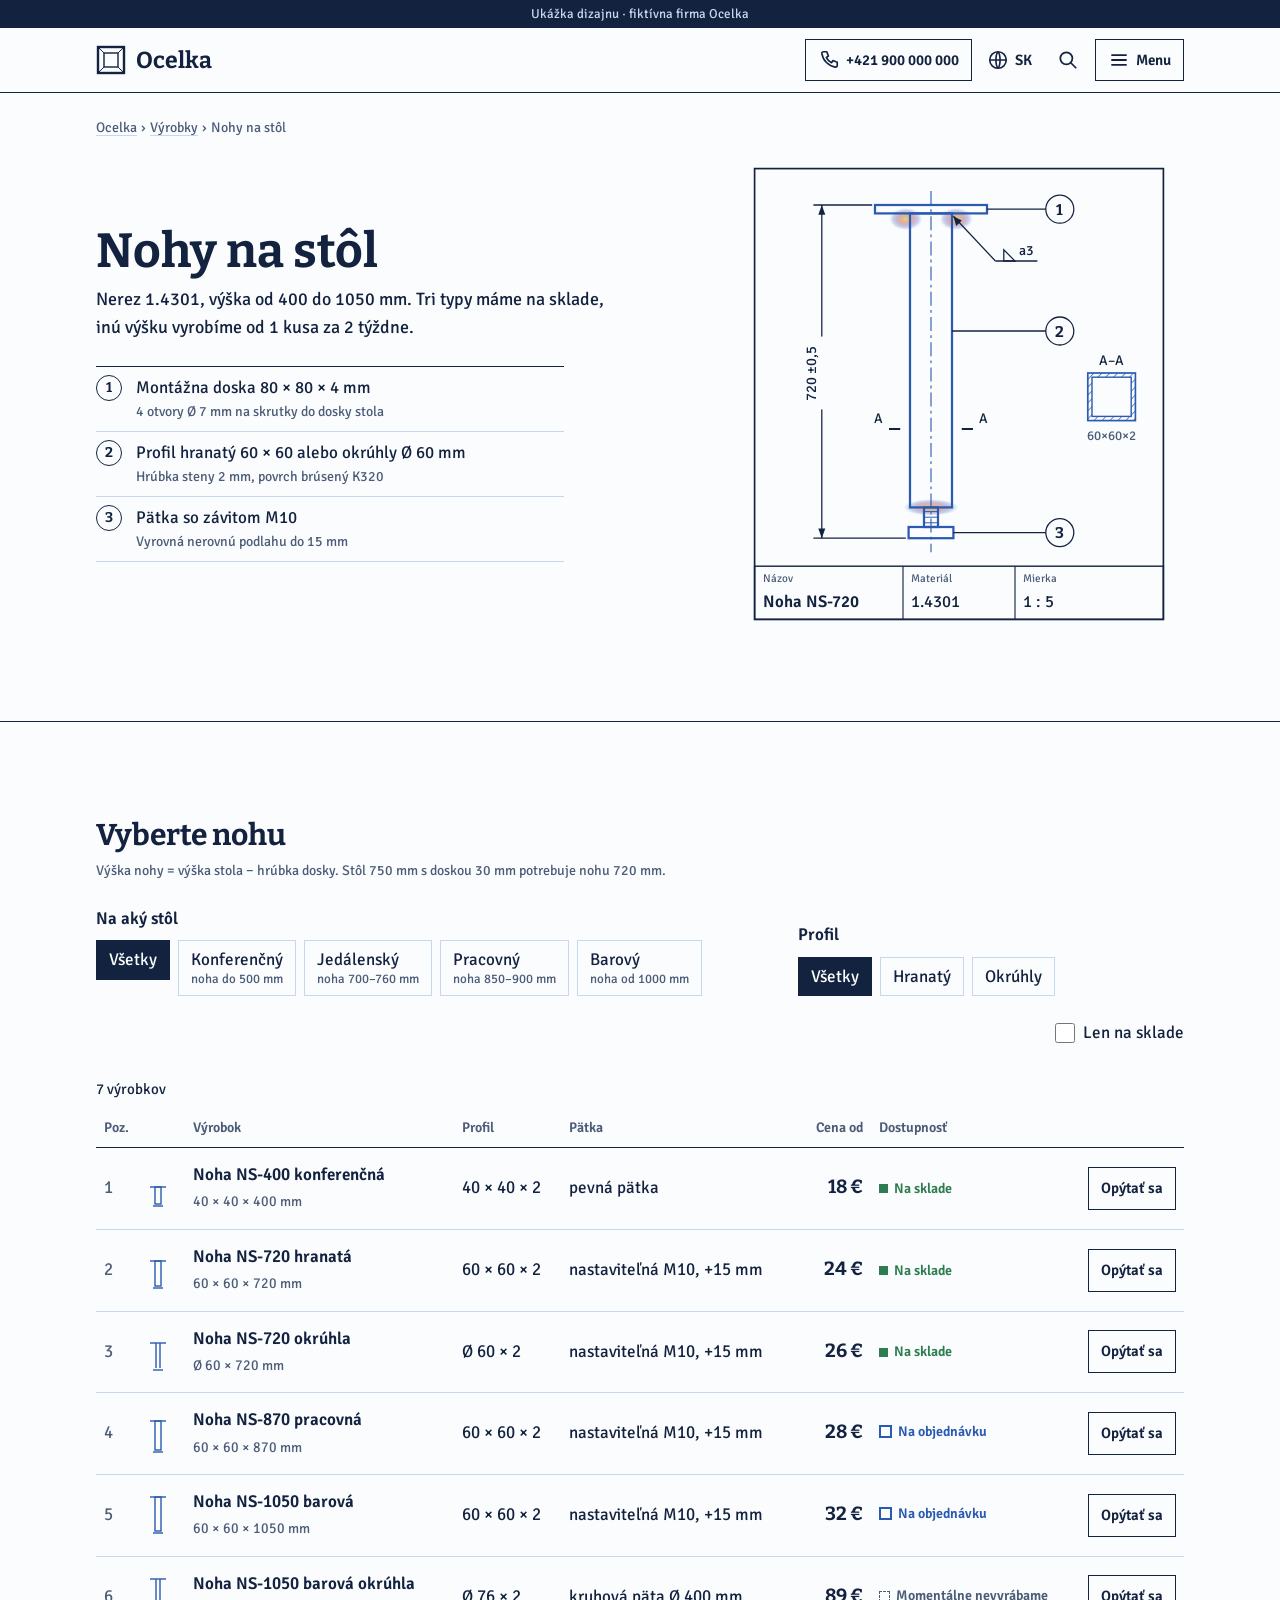
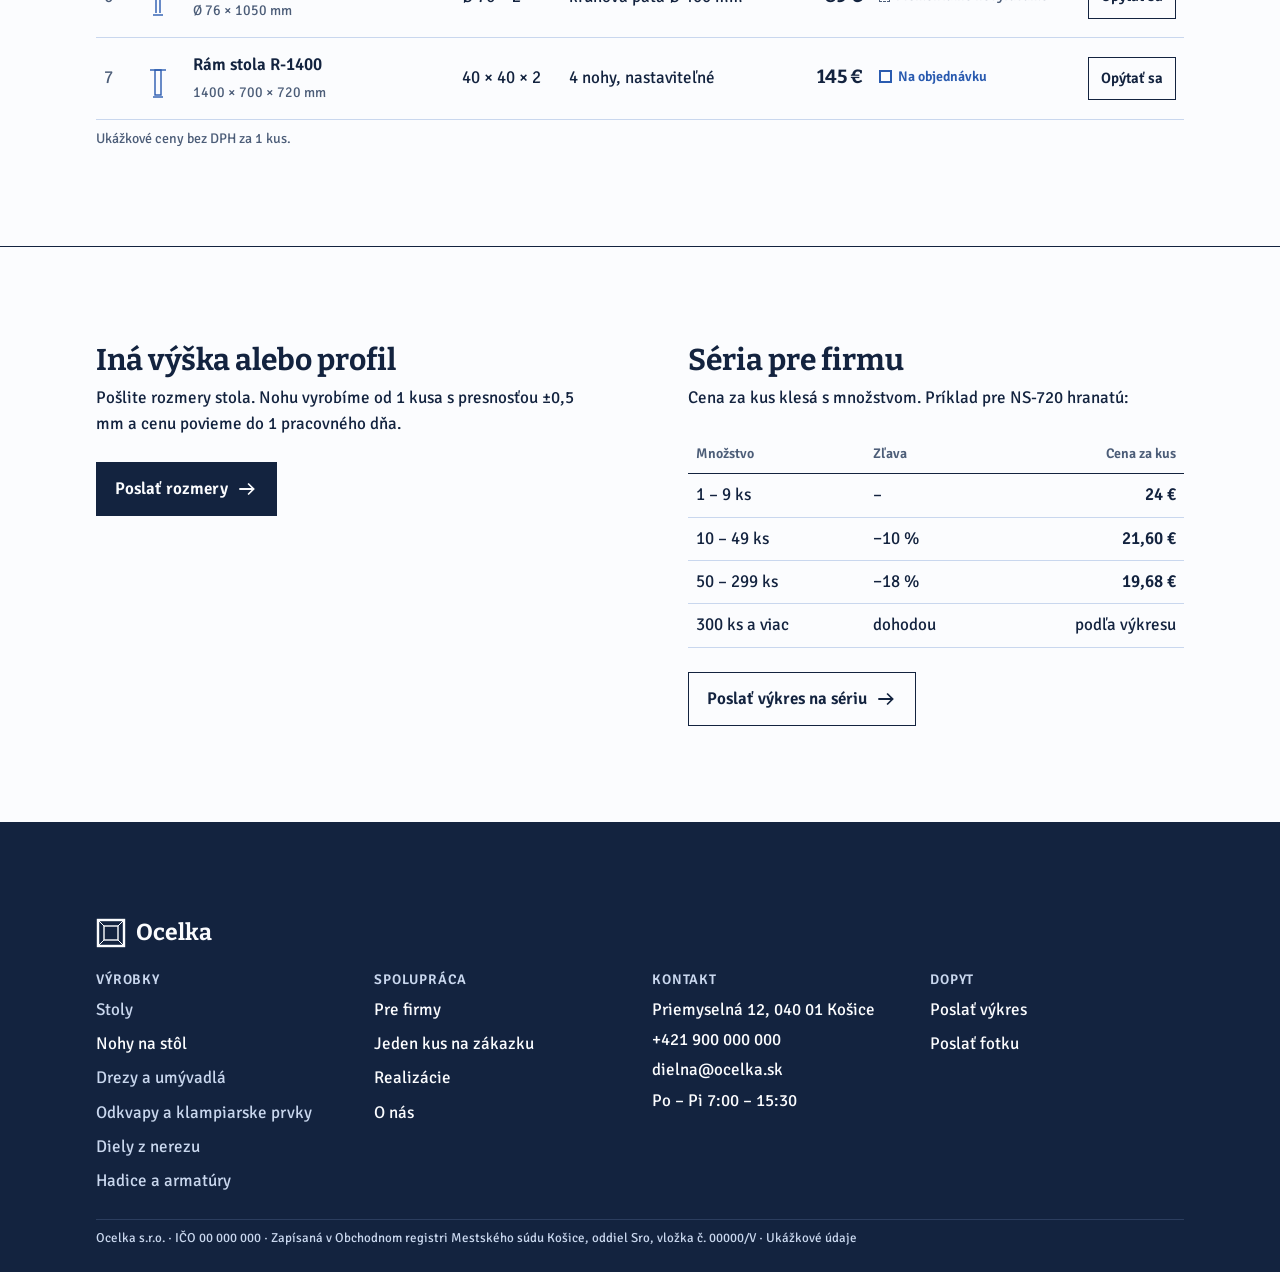
==== nohy-na-stol.html @ 19b098ad "Fix homepage per review, add Nohy na stôl category and request form - Shared ocelka.css / ocelka.js:" ====
<!doctype html>
<html lang="sk">
<head>
<meta charset="utf-8">
<meta name="viewport" content="width=device-width, initial-scale=1, viewport-fit=cover">
<title>Nohy na stôl · Ocelka</title>
<link rel="preconnect" href="https://fonts.googleapis.com">
<link rel="preconnect" href="https://fonts.gstatic.com" crossorigin>
<link rel="stylesheet" href="https://fonts.googleapis.com/css2?family=Bitter:wght@600;700&family=Signika:wght@400;600&display=swap">
<link rel="stylesheet" href="ocelka.css">
<style>
/* Категорія: зверху креслення ноги з позиціями 1–3, нижче фільтр і таблиця як кусовник (rozpiska) на кресленні */
.intro { display: grid; gap: var(--s2); padding-block: var(--s2) var(--s3); }
.intro-text { display: grid; gap: var(--s2); align-content: start; }
.intro-text > div { display: grid; gap: var(--s1); }
.legend { margin: 0; display: grid; border-top: 1px solid var(--ink); max-width: 52ch; }
.legend div { display: grid; grid-template-columns: 32px minmax(0,1fr); gap: var(--s1); padding-block: var(--s1); border-bottom: 1px solid var(--faint); }
.legend dt { width: 26px; height: 26px; border: 1px solid var(--ink); border-radius: 50%; display: grid; place-items: center; font: 700 14px var(--f-head); }
.legend dd { margin: 0; }
.legend dd small { display: block; color: var(--muted); font-size: 14px; }
.leg { width: 100%; max-width: 420px; height: auto; display: block; justify-self: center; }

.sec { padding-block: var(--s3); border-top: 1px solid var(--ink); }
.sec-head { display: grid; gap: var(--s1); margin-bottom: var(--s2); }

/* Фільтр */
.filters { display: grid; gap: var(--s2); margin-bottom: var(--s2); }
.filters fieldset { border: 0; margin: 0; padding: 0; min-width: 0; }
.filters legend { padding: 0; margin-bottom: var(--s1); font-weight: 600; }
.chips { display: flex; flex-wrap: wrap; gap: var(--s1); }
.chip { position: relative; }
.chip input { position: absolute; opacity: 0; inset: 0; margin: 0; cursor: pointer; }
.chip span { display: grid; padding: 8px 12px; border: 1px solid var(--faint); background: var(--paper); line-height: 1.25; }
.chip small { font-size: 13px; color: var(--muted); }
.chip input:hover + span { border-color: var(--line); }
.chip input:checked + span { background: var(--ink); color: var(--paper); border-color: var(--ink); }
.chip input:checked + span small { color: var(--faint); }
.chip input:focus-visible + span { outline: 2px solid var(--line); outline-offset: 2px; }
.check { display: inline-flex; gap: var(--s1); align-items: center; cursor: pointer; }
.check input { width: 20px; height: 20px; accent-color: var(--ink); margin: 0; }
.hint { font-size: 14px; color: var(--muted); }
.count { display: flex; justify-content: space-between; align-items: baseline; gap: var(--s1); flex-wrap: wrap; font-size: 15px; padding-bottom: var(--s1); }
.reset { all: unset; cursor: pointer; color: var(--line); text-decoration: underline; text-underline-offset: 3px; font-size: 15px; }
.reset:focus-visible { outline: 2px solid var(--line); }

/* Таблиця-кусовник */
.bom { width: 100%; border-collapse: collapse; font-variant-numeric: tabular-nums; }
.bom th { text-align: left; font-weight: 600; font-size: 14px; color: var(--muted); padding: var(--s1); border-bottom: 1px solid var(--ink); white-space: nowrap; }
.bom td { padding: 14px var(--s1); border-bottom: 1px solid var(--faint); vertical-align: middle; }
.bom tbody tr { scroll-margin-top: calc(var(--tbh) + var(--s2)); }
.bom tbody tr:target { background: var(--sheet); box-shadow: inset 3px 0 0 var(--line); }
.bom .pos { width: 1%; color: var(--muted); }
.bom .name b { display: block; font-weight: 600; }
.bom .name small { color: var(--muted); font-size: 14px; }
.bom .num { text-align: right; white-space: nowrap; }
.bom .price b { font: 700 19px/1 var(--f-head); }
.bom .act { width: 1%; text-align: right; }
.bom .act .btn { padding: 9px 12px; font-size: 15px; white-space: nowrap; }
.mini { width: 26px; height: 40px; vertical-align: middle; }
.empty { padding: var(--s2) 0; border-bottom: 1px solid var(--faint); display: grid; gap: var(--s1); justify-items: start; }
.empty b { font: 700 19px/1.2 var(--f-head); }
.empty p { color: var(--muted); max-width: 52ch; }

/* Телефон: рядок таблиці стає блоком */
@media (max-width: 759px) {
  .bom thead { position: absolute; width: 1px; height: 1px; overflow: hidden; clip: rect(0 0 0 0); }
  .bom, .bom tbody { display: block; }
  .bom tr { display: grid; grid-template-columns: minmax(0,1fr) auto; gap: 4px var(--s2); padding-block: var(--s2); border-bottom: 1px solid var(--faint); }
  .bom td { padding: 0; border: 0; }
  .bom .pos, .bom .ico { display: none; }
  .bom td { grid-column: 1 / -1; }
  .bom .name { order: 1; } .bom .av-cell { order: 2; } .bom td[data-l] { order: 3; }
  .bom td[data-l]::before { content: attr(data-l) ": "; color: var(--muted); font-size: 14px; }
  .bom .num { text-align: left; }
  .bom .price { order: 4; grid-column: 1; align-self: center; margin-top: var(--s1); }
  .bom .act { order: 5; grid-column: 2; margin-top: var(--s1); }
}

/* Na mieru і ціни для фірм */
.two { display: grid; gap: var(--s3); }
.two > div { display: grid; gap: var(--s2); align-content: start; }
.two > div > div:first-child { display: grid; gap: var(--s1); }
.tiers { width: 100%; border-collapse: collapse; font-variant-numeric: tabular-nums; }
.tiers th, .tiers td { text-align: left; padding: var(--s1); border-bottom: 1px solid var(--faint); }
.tiers thead th { font-weight: 600; font-size: 14px; color: var(--muted); border-bottom-color: var(--ink); }
.tiers td:last-child, .tiers th:last-child { text-align: right; }
.tiers td b { font-weight: 600; }

@media (min-width: 860px) {
  .intro { grid-template-columns: minmax(0, 6fr) minmax(0, 5fr); gap: var(--s3); align-items: center; }
  .filters { display: flex; flex-wrap: wrap; align-items: flex-end; gap: var(--s2) var(--s3); }
  .filters .check { margin-left: auto; margin-bottom: 8px; }
  .two { grid-template-columns: 1fr 1fr; }
}
</style>
</head>
<body data-page="nohy">
<script src="ocelka.js"></script>

<main id="top">
  <div class="wrap">
    <nav class="crumbs" aria-label="Kde ste"><ol><li><a href="index.html" data-home>Ocelka</a></li><li><a href="index.html#vyrobky" data-home>Výrobky</a></li><li aria-current="page">Nohy na stôl</li></ol></nav>

    <section class="intro">
      <div class="intro-text">
        <div>
          <h1>Nohy na stôl</h1>
          <p class="lead">Nerez 1.4301, výška od 400 do 1050 mm. Tri typy máme na sklade, inú výšku vyrobíme od 1 kusa za 2 týždne.</p>
        </div>
        <dl class="legend" aria-label="Z čoho sa noha skladá">
          <div><dt>1</dt><dd>Montážna doska 80 × 80 × 4 mm<small>4 otvory Ø 7 mm na skrutky do dosky stola</small></dd></div>
          <div><dt>2</dt><dd>Profil hranatý 60 × 60 alebo okrúhly Ø 60 mm<small>Hrúbka steny 2 mm, povrch brúsený K320</small></dd></div>
          <div><dt>3</dt><dd>Pätka so závitom M10<small>Vyrovná nerovnú podlahu do 15 mm</small></dd></div>
        </dl>
      </div>

      <svg class="leg" viewBox="0 0 300 330" role="img" aria-label="Výkres nohy NS-720: montážna doska, profil 60 × 60 × 2 a nastaviteľná pätka, výška 720 ±0,5 mm">
        <defs>
          <radialGradient id="tint">
            <stop offset="0" stop-color="#d8b04a" stop-opacity=".9"/>
            <stop offset=".3" stop-color="#c07a2c" stop-opacity=".75"/>
            <stop offset=".55" stop-color="#8a3f86" stop-opacity=".55"/>
            <stop offset=".78" stop-color="#2f5fb3" stop-opacity=".35"/>
            <stop offset="1" stop-color="#7fb2e5" stop-opacity="0"/>
          </radialGradient>
          <pattern id="hatch" width="4" height="4" patternUnits="userSpaceOnUse" patternTransform="rotate(45)">
            <line x1="0" y1="0" x2="0" y2="4" stroke="#2a5bb0" stroke-width="1"/>
          </pattern>
        </defs>
        <rect x="4" y="4" width="292" height="322" fill="#fbfcfe" stroke="#13233f" stroke-width="1.2"/>
        <!-- побіжалість біля швів: доска–профіль і профіль–заглушка -->
        <g opacity=".7">
          <ellipse cx="112" cy="40" rx="12" ry="8" fill="url(#tint)"/><ellipse cx="148" cy="40" rx="12" ry="8" fill="url(#tint)"/>
          <ellipse cx="130" cy="246" rx="20" ry="6" fill="url(#tint)"/>
        </g>
        <!-- нога -->
        <g fill="none" stroke="#2a5bb0" stroke-width="1.6">
          <rect x="90" y="30" width="80" height="6"/>
          <rect x="115" y="36" width="30" height="210"/>
          <rect x="125" y="246" width="10" height="14"/>
          <rect x="114" y="260" width="32" height="8"/>
        </g>
        <path d="M125 249h10M125 253h10M125 257h10" stroke="#2a5bb0" stroke-width=".7"/>
        <line x1="130" y1="20" x2="130" y2="278" stroke="#2a5bb0" stroke-width=".8" stroke-dasharray="10 3 2 3"/>
        <!-- розмір висоти -->
        <g stroke="#13233f" stroke-width=".9" fill="#13233f" font-family="Signika, sans-serif" font-size="10.5">
          <line x1="52" y1="30" x2="52" y2="268"/><line x1="46" y1="30" x2="88" y2="30"/><line x1="46" y1="268" x2="112" y2="268"/>
          <polygon points="52,30 49.5,37 54.5,37" stroke="none"/><polygon points="52,268 49.5,261 54.5,261" stroke="none"/>
          <rect x="40" y="124" width="14" height="52" fill="#fbfcfe" stroke="none"/>
          <text x="48" y="150" text-anchor="middle" transform="rotate(-90 48 150)" stroke="none">720 ±0,5</text>
        </g>
        <!-- позиції 1–3 -->
        <g stroke="#13233f" stroke-width=".9" fill="none" font-family="Bitter, serif" font-size="11" font-weight="700">
          <line x1="170" y1="33" x2="212" y2="33"/><circle cx="222" cy="33" r="10"/><text x="222" y="37" text-anchor="middle" fill="#13233f" stroke="none">1</text>
          <line x1="145" y1="120" x2="212" y2="120"/><circle cx="222" cy="120" r="10"/><text x="222" y="124" text-anchor="middle" fill="#13233f" stroke="none">2</text>
          <line x1="146" y1="264" x2="212" y2="264"/><circle cx="222" cy="264" r="10"/><text x="222" y="268" text-anchor="middle" fill="#13233f" stroke="none">3</text>
        </g>
        <!-- переріз профілю -->
        <g font-family="Signika, sans-serif" font-size="10" fill="#13233f">
          <rect x="242" y="150" width="34" height="34" fill="url(#hatch)" stroke="#2a5bb0" stroke-width="1.2"/>
          <rect x="245" y="153" width="28" height="28" fill="#fbfcfe" stroke="#2a5bb0" stroke-width="1"/>
          <text x="259" y="144" text-anchor="middle">A–A</text>
          <text x="259" y="198" text-anchor="middle" font-size="9.5" fill="#4c5d78">60×60×2</text>
        </g>
        <path d="M108 190h-8M152 190h8" stroke="#13233f" stroke-width="1.4"/>
        <text x="96" y="186" font-family="Signika, sans-serif" font-size="10" fill="#13233f" text-anchor="end">A</text>
        <text x="164" y="186" font-family="Signika, sans-serif" font-size="10" fill="#13233f">A</text>
        <!-- символ кутового шва a3 -->
        <g stroke="#13233f" stroke-width=".9" fill="none">
          <line x1="146" y1="38" x2="176" y2="70"/><polygon points="146,38 148,45 152,41" fill="#13233f" stroke="none"/>
          <line x1="176" y1="70" x2="206" y2="70"/><polygon points="182,70 182,62 190,70"/>
        </g>
        <text x="193" y="66" font-family="Signika, sans-serif" font-size="10" fill="#13233f">a3</text>
        <!-- штамп -->
        <g font-family="Signika, sans-serif" fill="#13233f">
          <rect x="4" y="288" width="292" height="38" fill="none" stroke="#13233f" stroke-width="1"/>
          <line x1="110" y1="288" x2="110" y2="326" stroke="#13233f" stroke-width=".8"/>
          <line x1="190" y1="288" x2="190" y2="326" stroke="#13233f" stroke-width=".8"/>
          <text x="10" y="299" font-size="8" fill="#4c5d78">Názov</text><text x="10" y="317" font-size="12" font-weight="600">Noha NS-720</text>
          <text x="116" y="299" font-size="8" fill="#4c5d78">Materiál</text><text x="116" y="317" font-size="12">1.4301</text>
          <text x="196" y="299" font-size="8" fill="#4c5d78">Mierka</text><text x="196" y="317" font-size="12">1 : 5</text>
        </g>
      </svg>
    </section>
  </div>

  <section class="sec" id="vyber"><div class="wrap">
    <div class="sec-head"><h2>Vyberte nohu</h2><p class="hint">Výška nohy = výška stola − hrúbka dosky. Stôl 750 mm s doskou 30 mm potrebuje nohu 720 mm.</p></div>

    <form class="filters" id="filters" aria-controls="list">
      <fieldset>
        <legend>Na aký stôl</legend>
        <div class="chips">
          <label class="chip"><input type="radio" name="h" value="all" checked><span>Všetky</span></label>
          <label class="chip"><input type="radio" name="h" value="konf"><span>Konferenčný<small>noha do 500 mm</small></span></label>
          <label class="chip"><input type="radio" name="h" value="jed"><span>Jedálenský<small>noha 700–760 mm</small></span></label>
          <label class="chip"><input type="radio" name="h" value="prac"><span>Pracovný<small>noha 850–900 mm</small></span></label>
          <label class="chip"><input type="radio" name="h" value="bar"><span>Barový<small>noha od 1000 mm</small></span></label>
        </div>
      </fieldset>
      <fieldset>
        <legend>Profil</legend>
        <div class="chips">
          <label class="chip"><input type="radio" name="p" value="all" checked><span>Všetky</span></label>
          <label class="chip"><input type="radio" name="p" value="h"><span>Hranatý</span></label>
          <label class="chip"><input type="radio" name="p" value="o"><span>Okrúhly</span></label>
        </div>
      </fieldset>
      <label class="check"><input type="checkbox" name="stock" id="stock">Len na sklade</label>
    </form>

    <p class="count" id="count" aria-live="polite"></p>
    <div id="list"></div>
    <p class="note" style="margin-top:var(--s1)">Ukážkové ceny bez DPH za 1 kus.</p>
  </div></section>

  <section class="sec" id="na-mieru"><div class="wrap two">
    <div>
      <div>
        <h2>Iná výška alebo profil</h2>
        <p>Pošlite rozmery stola. Nohu vyrobíme od 1 kusa s presnosťou ±0,5 mm a cenu povieme do 1 pracovného dňa.</p>
      </div>
      <div class="row"><a class="btn dark" href="dopyt.html#p-nohy">Poslať rozmery <svg class="icon" aria-hidden="true"><use href="#i-arr"/></svg></a></div>
    </div>
    <div>
      <div>
        <h2>Séria pre firmu</h2>
        <p>Cena za kus klesá s množstvom. Príklad pre NS-720 hranatú:</p>
      </div>
      <table class="tiers">
        <thead><tr><th scope="col">Množstvo</th><th scope="col">Zľava</th><th scope="col">Cena za kus</th></tr></thead>
        <tbody id="tiers"></tbody>
      </table>
      <div class="row"><a class="btn" href="dopyt.html#firma">Poslať výkres na sériu <svg class="icon" aria-hidden="true"><use href="#i-arr"/></svg></a></div>
    </div>
  </div></section>
</main>

<script>
const { ITEMS, AV, esc, euro } = Ocelka;
const NOHY = ITEMS.filter(i => i.cat === "nohy");
const GROUPS = { konf: h => h <= 500, jed: h => h >= 700 && h <= 760, prac: h => h >= 850 && h <= 900, bar: h => h >= 1000 };

// Мініатюра: силует ноги з відносною висотою
const mini = it => {
  const len = Math.round(8 + (it.h / 1050) * 28), w = it.shape === "o" ? 4 : 6;
  return `<svg class="mini" viewBox="0 0 26 40" aria-hidden="true"><g fill="none" stroke="#2a5bb0" stroke-width="1.4">
    <path d="M5 ${38 - len}h16"/>${it.shape === "o" ? `<path d="M${13 - w / 2} ${38 - len}v${len - 2}M${13 + w / 2} ${38 - len}v${len - 2}"/>` : `<rect x="${13 - w / 2}" y="${38 - len}" width="${w}" height="${len - 2}"/>`}<path d="M8 38h10"/></g></svg>`;
};

const list = document.getElementById("list"), count = document.getElementById("count"), form = document.getElementById("filters");

function render() {
  const f = new FormData(form);
  const h = f.get("h"), p = f.get("p"), stock = f.get("stock") === "on";
  const shown = NOHY.filter(it => (h === "all" || GROUPS[h](it.h)) && (p === "all" || it.shape === p) && (!stock || it.av === "ok"));
  const filtered = h !== "all" || p !== "all" || stock;

  count.innerHTML = `<span>${filtered ? `Zobrazujeme ${shown.length} z ${NOHY.length}` : `${NOHY.length} výrobkov`}</span>`
    + (filtered ? `<button class="reset" type="button" data-reset>Zrušiť filter</button>` : "");

  if (!shown.length) {
    list.innerHTML = `<div class="empty"><b>Takú nohu nemáme v ponuke</b>
      <p>Vyrobíme ju na mieru od 1 kusa. Napíšte výšku a profil, cenu povieme do 1 pracovného dňa.</p>
      <div class="row"><a class="btn dark" href="dopyt.html#p-nohy">Poslať rozmery</a><button class="btn" type="button" data-reset>Zrušiť filter</button></div></div>`;
    return;
  }
  // Názov bude odkazom na stránku výrobku, keď ju urobíme.
  list.innerHTML = `<div style="overflow-x:auto"><table class="bom">
    <thead><tr><th scope="col">Poz.</th><th scope="col"><span class="sr">Náčrt</span></th><th scope="col">Výrobok</th><th scope="col">Profil</th><th scope="col">Pätka</th><th scope="col" class="num">Cena od</th><th scope="col">Dostupnosť</th><th scope="col"><span class="sr">Akcia</span></th></tr></thead>
    <tbody>${shown.map(it => `<tr id="${it.id}">
      <td class="pos">${NOHY.indexOf(it) + 1}</td>
      <td class="ico">${mini(it)}</td>
      <td class="name"><b>${esc(it.name)}</b><small>${esc(it.dim)}</small></td>
      <td data-l="Profil">${esc(it.prof)}</td>
      <td data-l="Pätka">${esc(it.foot)}</td>
      <td class="num price"><b>${euro(it.price)}</b></td>
      <td class="av-cell"><span class="av ${it.av}">${AV[it.av]}</span></td>
      <td class="act"><a class="btn" href="dopyt.html#p-${it.id}" aria-label="Opýtať sa na ${esc(it.name)}">Opýtať sa</a></td>
    </tr>`).join("")}</tbody></table></div>`;
}
form.addEventListener("change", render);
document.addEventListener("click", e => {
  if (!e.target.closest("[data-reset]")) return;
  form.reset();
  render();
  form.querySelector("input").focus();
});
render();
// Prechod z vyhľadávania (#ns-720-h): riadok je už vykreslený, posunieme sa k nemu
if (location.hash.length > 1) document.getElementById(location.hash.slice(1))?.scrollIntoView();

// Ceny pre sériu (ukážka)
const base = Ocelka.item("ns-720-h").price;
document.getElementById("tiers").innerHTML = [["1 – 9 ks", 0], ["10 – 49 ks", 10], ["50 – 299 ks", 18], ["300 ks a viac", null]].map(([q, d]) =>
  `<tr><td>${q}</td><td>${d === null ? "dohodou" : d ? `−${d} %` : "–"}</td><td>${d === null ? "podľa výkresu" : `<b>${euro(+(base * (1 - d / 100)).toFixed(2))}</b>`}</td></tr>`).join("");
</script>
</body>
</html>
---- ocelka.css ----
/* Layout: спільні стилі всіх сторінок Ocelka — аркуш креслення: сині лінії на білому, прямі кути, без тіней.
   Відступи лише трьох рівнів: --s1 всередині елемента, --s2 між елементами, --s3 між секціями. */
:root {
  --paper: #fbfcfe;
  --sheet: #f2f6fc;
  --ink: #13233f;
  --ink-2: #2b3d5e;
  --line: #2a5bb0;
  --faint: #c9d7ee;
  --muted: #4c5d78;
  --ok: #2e7d4f;
  --err: #b3261e;
  --err-bg: #fbeeed;
  --white: #ffffff;
  --f-head: "Bitter", Georgia, serif;
  --f-body: "Signika", system-ui, sans-serif;
  --s1: 8px;
  --s2: 24px;
  --s3: 64px;
  --tbh: 64px;
  color-scheme: light;
}
@media (min-width: 860px) { :root { --s3: 96px; } }

[hidden] { display: none !important; }
* { box-sizing: border-box; }
html { scroll-padding-top: calc(var(--tbh) + var(--s2)); }
body { margin: 0; background: var(--paper); color: var(--ink); font: 17px/1.55 var(--f-body); padding-bottom: 64px; }
a { color: inherit; text-decoration: none; }
button, input, select, textarea { font: inherit; color: inherit; }
:focus-visible { outline: 2px solid var(--line); outline-offset: 2px; }
.icon { width: 22px; height: 22px; flex: none; }
.wrap { max-width: 1120px; margin-inline: auto; padding-inline: 16px; }
h1, h2, h3 { font-family: var(--f-head); font-weight: 700; text-wrap: balance; margin: 0; }
h1 { font-size: clamp(31px, 7vw, 48px); line-height: 1.08; }
h2 { font-size: clamp(24px, 4vw, 30px); line-height: 1.15; }
h3 { font-size: 19px; line-height: 1.2; }
p { margin: 0; }
.lead { font-size: 18px; max-width: 52ch; }
.note { font-size: 14px; color: var(--muted); }
.demo { background: var(--ink); color: var(--faint); font-size: 13px; text-align: center; padding: 4px 16px; }
.sr { position: absolute; width: 1px; height: 1px; overflow: hidden; clip: rect(0 0 0 0); white-space: nowrap; }

/* Кнопки */
.btn { display: inline-flex; align-items: center; gap: var(--s1); padding: 13px 18px; border: 1px solid var(--ink); background: var(--paper); font-weight: 600; cursor: pointer; }
.btn:hover { border-color: var(--line); color: var(--line); }
.btn.dark { background: var(--ink); color: var(--paper); }
.btn.dark:hover { background: var(--line); border-color: var(--line); color: var(--white); }
.btn[disabled] { opacity: .6; cursor: progress; }
.row { display: flex; gap: var(--s1); flex-wrap: wrap; align-items: center; }

/* Шапка */
.top { position: sticky; top: env(safe-area-inset-top, 0px); z-index: 20; background: var(--paper); border-bottom: 1px solid var(--ink); }
.top .wrap { height: var(--tbh); display: flex; align-items: center; gap: 6px; }
.brand { display: flex; align-items: center; gap: 10px; margin-right: auto; font: 700 23px/1 var(--f-head); }
.brand svg { width: 30px; height: 30px; }
.tb { display: inline-flex; align-items: center; gap: 6px; height: 42px; min-width: 42px; justify-content: center; padding: 0 8px; background: none; border: 1px solid transparent; cursor: pointer; }
.tb:hover { border-color: var(--faint); }
.tb .lbl { font-size: 15px; font-weight: 600; }
.tb.menu-btn { border-color: var(--ink); padding: 0 12px; }
.tb.call-top { display: none; }
.lang { position: relative; }
.lang-pop { position: absolute; right: 0; top: 46px; background: var(--paper); border: 1px solid var(--ink); width: 230px; }
.lang-list { list-style: none; margin: 0; padding: 4px 0; }
.lang-list button { all: unset; display: flex; justify-content: space-between; gap: 12px; width: 100%; box-sizing: border-box; padding: 8px 14px; cursor: pointer; }
.lang-list button:hover, .lang-list button:focus-visible { background: var(--sheet); }
.lang-list [aria-current] { font-weight: 600; }
.lang-list small { color: var(--muted); }
.lang-msg { margin: 0; padding: var(--s1) 14px; border-top: 1px solid var(--faint); font-size: 14px; background: var(--sheet); }

/* Повноекранне меню і пошук */
.overlay { position: fixed; inset: 0; z-index: 30; background: var(--paper); overflow-y: auto; }
.ov-top { position: sticky; top: 0; background: var(--paper); border-bottom: 1px solid var(--ink); }
.ov-top .wrap { height: var(--tbh); display: flex; align-items: center; justify-content: space-between; }
.close { display: inline-flex; gap: var(--s1); align-items: center; height: 42px; padding: 0 14px; background: var(--ink); color: var(--paper); border: 0; cursor: pointer; font-weight: 600; }
.acc { list-style: none; margin: 0; padding: var(--s1) 0 var(--s3); }
.acc > li { border-bottom: 1px solid var(--ink); }
.acc-btn, .acc-link { all: unset; box-sizing: border-box; width: 100%; display: flex; justify-content: space-between; align-items: center; padding: 18px 2px; font: 700 21px/1.2 var(--f-head); cursor: pointer; }
.acc-btn .pm { font: 400 28px/1 var(--f-body); width: 24px; text-align: center; }
.acc-sub { list-style: none; margin: 0; padding: 0 0 var(--s2) 16px; }
.acc-sub a, .acc-sub .soon { display: flex; justify-content: space-between; padding: 10px 2px; border-top: 1px solid var(--faint); }
.acc-sub a span { color: var(--line); }
.acc-sub .soon { color: var(--muted); }
.acc-sub .soon small { font-size: 14px; }
.search-box { padding-block: var(--s2) var(--s1); }
.search-box label { display: block; font: 700 21px/1.2 var(--f-head); margin-bottom: var(--s1); }
.search-box input { width: 100%; font-size: 18px; padding: 14px; border: 1px solid var(--ink); background: var(--white); border-radius: 0; }
.results { list-style: none; margin: var(--s1) 0 var(--s3); padding: 0; }
.results li a { display: grid; grid-template-columns: minmax(0,1fr) auto; gap: 2px 12px; padding: 12px 2px; border-bottom: 1px solid var(--faint); }
.results .cat { grid-column: 1 / -1; font-size: 14px; color: var(--muted); }
.results .dim { font-variant-numeric: tabular-nums; color: var(--line); font-weight: 600; }
.results .empty { padding: 14px 2px; color: var(--muted); }
.results .empty a { color: var(--line); text-decoration: underline; }

/* Навігаційна стежка */
.crumbs { font-size: 14px; color: var(--muted); padding-top: var(--s2); }
.crumbs ol { list-style: none; margin: 0; padding: 0; display: flex; flex-wrap: wrap; gap: 4px; }
.crumbs li + li::before { content: "›"; margin-right: 4px; }
.crumbs a { text-decoration: underline; text-decoration-color: var(--faint); text-underline-offset: 3px; }
.crumbs a:hover { color: var(--line); }

/* Наявність: колір + форма, щоб читалося й без кольору */
.av { display: inline-flex; align-items: center; gap: 6px; font-size: 14px; font-weight: 600; white-space: nowrap; }
.av::before { content: ""; width: 9px; height: 9px; flex: none; }
.av.ok { color: var(--ok); } .av.ok::before { background: var(--ok); }
.av.ord { color: var(--line); } .av.ord::before { border: 2px solid var(--line); }
.av.no { color: var(--muted); } .av.no::before { border: 1px dashed var(--muted); }

/* Футер */
.foot { background: var(--ink); color: var(--paper); padding-block: var(--s3) var(--s2); }
.foot .brand { color: var(--paper); margin-bottom: var(--s2); }
.fcols { display: grid; gap: var(--s2); }
.fcols h3 { font: 600 14px/1.2 var(--f-body); letter-spacing: .06em; text-transform: uppercase; color: var(--faint); margin-bottom: var(--s1); }
.fcols ul { list-style: none; margin: 0; padding: 0; display: grid; gap: var(--s1); }
.fcols a:hover { text-decoration: underline; }
.fcols address { font-style: normal; display: grid; gap: 4px; }
.fcols .soon { color: var(--faint); }
.legal { margin-top: var(--s2); padding-top: var(--s1); border-top: 1px solid var(--ink-2); font-size: 13px; color: var(--faint); }

/* Нижня панель (телефон) */
.dock { position: fixed; left: 0; right: 0; bottom: 0; z-index: 15; display: grid; grid-template-columns: 1fr 1fr; border-top: 1px solid var(--ink); background: var(--paper); padding-bottom: env(safe-area-inset-bottom, 0px); }
.dock a { display: flex; gap: var(--s1); align-items: center; justify-content: center; padding: 15px; font-weight: 600; }
.dock .d1 { background: var(--ink); color: var(--paper); }

@media (min-width: 860px) {
  body { padding-bottom: 0; }
  .dock { display: none; }
  .tb.call-top { display: inline-flex; border-color: var(--ink); padding: 0 12px; }
  .fcols { grid-template-columns: repeat(4, minmax(0,1fr)); }
}
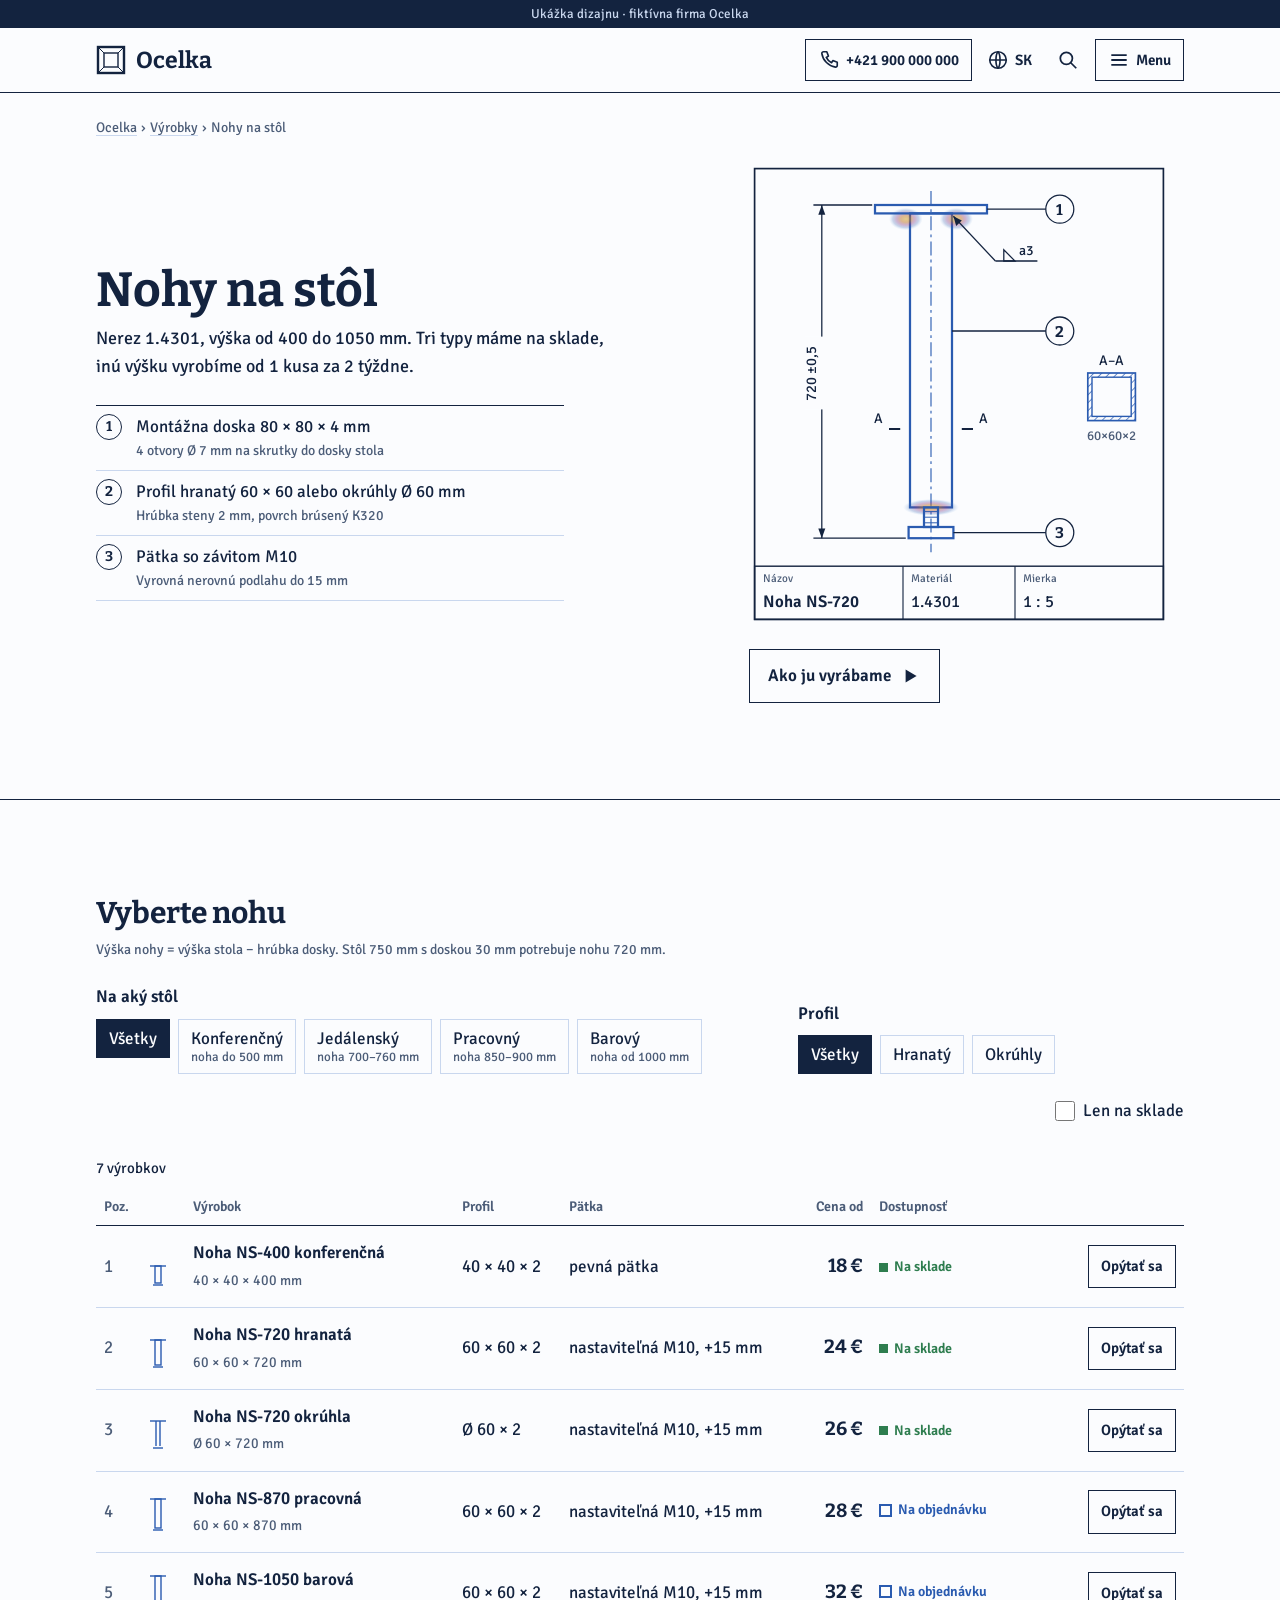
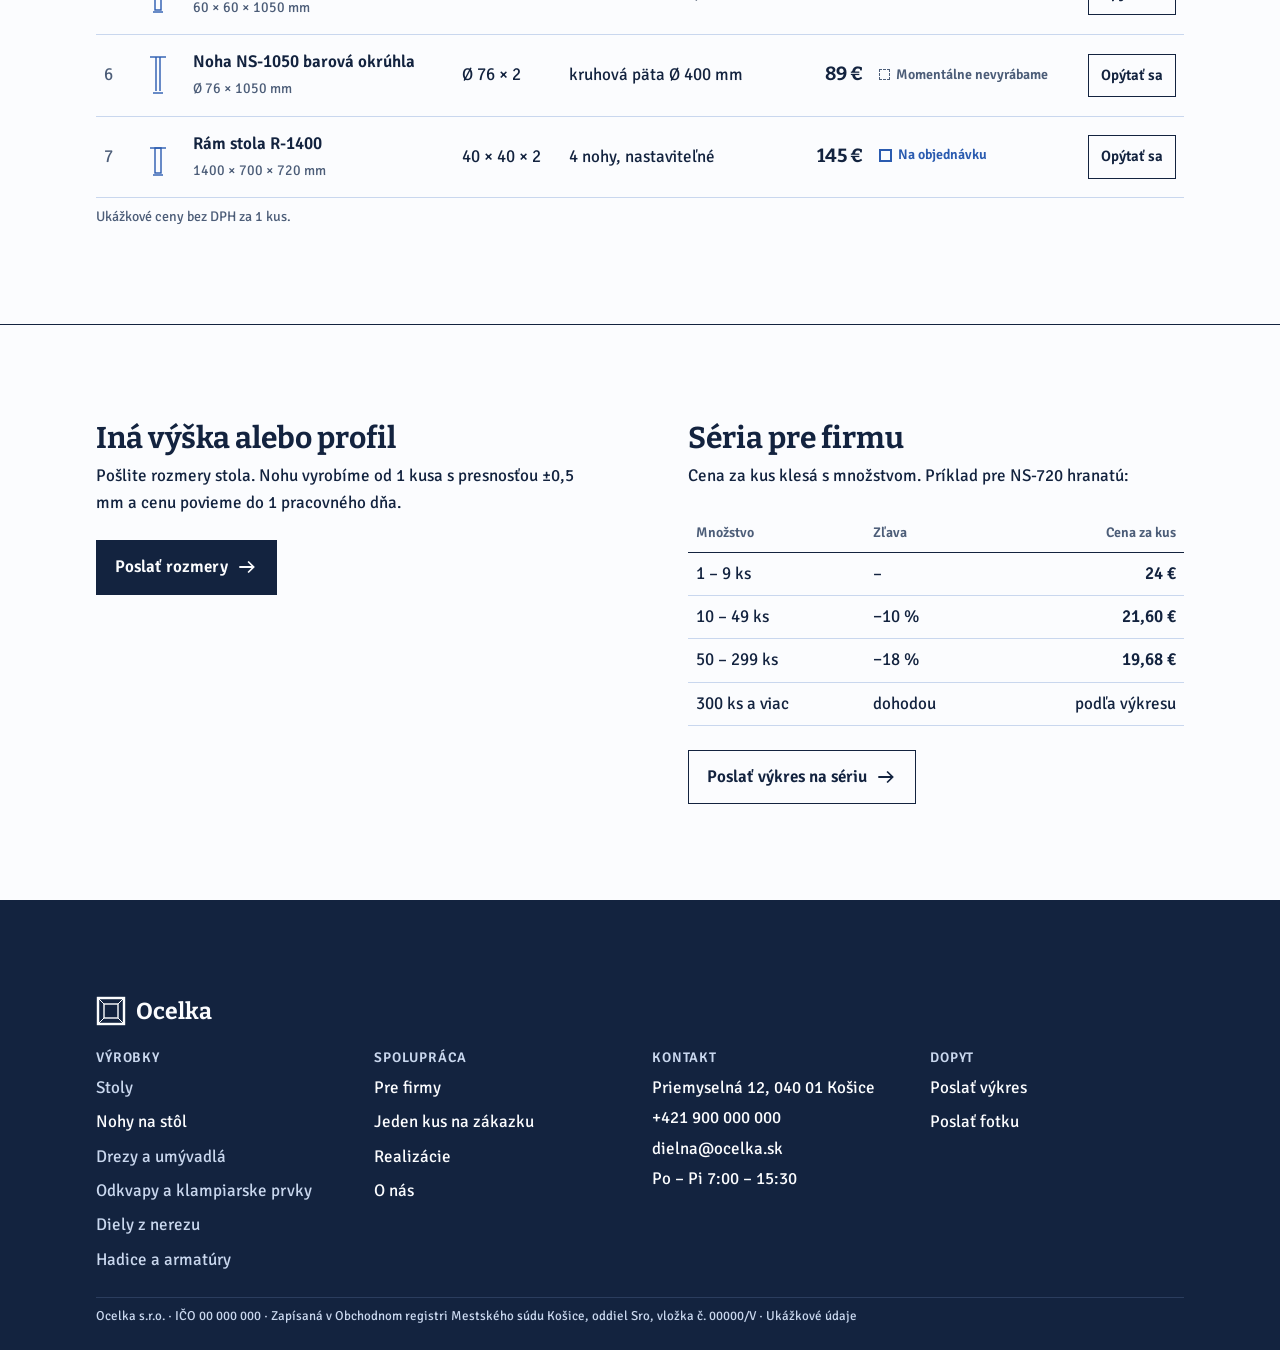
==== commit 2ee69c50: "Add step-by-step production drawing and search hit line on Nohy page" ====
--- a/nohy-na-stol.html
+++ b/nohy-na-stol.html
@@ -18,7 +18,37 @@
 .legend dt { width: 26px; height: 26px; border: 1px solid var(--ink); border-radius: 50%; display: grid; place-items: center; font: 700 14px var(--f-head); }
 .legend dd { margin: 0; }
 .legend dd small { display: block; color: var(--muted); font-size: 14px; }
-.leg { width: 100%; max-width: 420px; height: auto; display: block; justify-self: center; }
+.leg-fig { margin: 0; display: grid; gap: var(--s2); justify-items: center; }
+.leg { width: 100%; max-width: 420px; height: auto; display: block; }
+
+/* «Ako ju vyrábame»: kreslenie po krokoch výroby. Bez kliknutia je výkres celý. */
+.mk { width: 100%; max-width: 420px; display: grid; gap: var(--s2); justify-items: start; }
+.mk-steps { list-style: none; margin: 0; padding: 0; counter-reset: mk; display: grid; width: 100%; }
+.mk-steps li { counter-increment: mk; display: grid; grid-template-columns: 26px minmax(0,1fr); column-gap: var(--s1); padding-block: var(--s1); border-top: 1px solid var(--faint); font-size: 15px; color: var(--muted); transition: color .4s; }
+.mk-steps li::before { content: counter(mk); grid-row: span 2; width: 22px; height: 22px; border: 1px solid currentColor; display: grid; place-items: center; font: 700 12px var(--f-head); transition: background .4s, color .4s; }
+.mk-steps b { display: block; color: var(--ink); font-weight: 600; }
+.mk-steps li.now { color: var(--ink); }
+.mk-steps li.now::before { background: var(--ink); color: var(--paper); border-color: var(--ink); }
+.mk-steps li.done::before { border-color: var(--ok); color: var(--ok); }
+.leg .only-play { display: none; }
+.leg.play .only-play { display: inline; }
+.leg.play [data-step] [pathLength] { stroke-dasharray: 1; stroke-dashoffset: 1; }
+.leg.play [data-step] :is(text, ellipse, polygon, rect, path, line):not([pathLength]) { opacity: 0; }
+.leg.play [data-step].on [pathLength] { stroke-dashoffset: 0; transition: stroke-dashoffset 1.3s cubic-bezier(.45,.05,.35,1); }
+.leg.play [data-step].on :is(text, ellipse, polygon, rect, path, line):not([pathLength]) { opacity: 1; transition: opacity .7s ease .9s; }
+.leg.play [data-step].on ellipse { transition: opacity 1.6s ease 1s; }
+.leg.play [data-step="4"].on .scan { animation: scan 1.5s cubic-bezier(.45,.05,.35,1) forwards; transition: none; }
+.leg.play [data-step="4"].on .meas { transition-delay: 1.5s; }
+.leg.play [data-step="5"].on .sheen { animation: sheen 1.6s ease-in-out forwards; transition: none; opacity: 1; }
+@keyframes scan { 0% { transform: translateY(0); opacity: 1; } 100% { transform: translateY(-234px); opacity: 0; } }
+@keyframes sheen { from { transform: translateY(0); opacity: 1; } to { transform: translateY(250px); opacity: 1; } }
+.scan, .sheen { transform-box: view-box; }
+
+/* Riadok, na ktorý ste prišli z vyhľadávania: čiara sa prikreslí */
+.list-wrap { position: relative; overflow-x: auto; }
+.hit-line { position: absolute; left: 0; right: 0; height: 2px; background: var(--line); transform: scaleX(0); transform-origin: left; animation: hit .7s cubic-bezier(.3,.7,.2,1) .25s forwards; pointer-events: none; }
+@keyframes hit { to { transform: scaleX(1); } }
+@media (prefers-reduced-motion: reduce) { .hit-line { animation: none; transform: none; } }
 
 .sec { padding-block: var(--s3); border-top: 1px solid var(--ink); }
 .sec-head { display: grid; gap: var(--s1); margin-bottom: var(--s2); }
@@ -67,6 +97,7 @@
   .bom, .bom tbody { display: block; }
   .bom tr { display: grid; grid-template-columns: minmax(0,1fr) auto; gap: 4px var(--s2); padding-block: var(--s2); border-bottom: 1px solid var(--faint); }
   .bom td { padding: 0; border: 0; }
+  .bom tbody tr:target { padding-inline: 12px; }
   .bom .pos, .bom .ico { display: none; }
   .bom td { grid-column: 1 / -1; }
   .bom .name { order: 1; } .bom .av-cell { order: 2; } .bom td[data-l] { order: 3; }
@@ -114,7 +145,8 @@
         </dl>
       </div>
 
-      <svg class="leg" viewBox="0 0 300 330" role="img" aria-label="Výkres nohy NS-720: montážna doska, profil 60 × 60 × 2 a nastaviteľná pätka, výška 720 ±0,5 mm">
+      <figure class="leg-fig">
+      <svg class="leg" id="leg" viewBox="0 0 300 330" role="img" aria-label="Výkres nohy NS-720: montážna doska, profil 60 × 60 × 2 a nastaviteľná pätka, výška 720 ±0,5 mm">
         <defs>
           <radialGradient id="tint">
             <stop offset="0" stop-color="#d8b04a" stop-opacity=".9"/>
@@ -126,61 +158,97 @@
           <pattern id="hatch" width="4" height="4" patternUnits="userSpaceOnUse" patternTransform="rotate(45)">
             <line x1="0" y1="0" x2="0" y2="4" stroke="#2a5bb0" stroke-width="1"/>
           </pattern>
+          <linearGradient id="sheen" x1="0" y1="0" x2="0" y2="1">
+            <stop offset="0" stop-color="#ffffff" stop-opacity="0"/>
+            <stop offset=".5" stop-color="#9fc0ec" stop-opacity=".7"/>
+            <stop offset="1" stop-color="#ffffff" stop-opacity="0"/>
+          </linearGradient>
+          <clipPath id="prof-clip"><rect x="116" y="37" width="28" height="208"/></clipPath>
         </defs>
         <rect x="4" y="4" width="292" height="322" fill="#fbfcfe" stroke="#13233f" stroke-width="1.2"/>
-        <!-- побіжалість біля швів: доска–профіль і профіль–заглушка -->
-        <g opacity=".7">
-          <ellipse cx="112" cy="40" rx="12" ry="8" fill="url(#tint)"/><ellipse cx="148" cy="40" rx="12" ry="8" fill="url(#tint)"/>
-          <ellipse cx="130" cy="246" rx="20" ry="6" fill="url(#tint)"/>
+        <line x1="130" y1="20" x2="130" y2="278" stroke="#2a5bb0" stroke-width=".8" stroke-dasharray="10 3 2 3"/>
+
+        <!-- Krok 1: rezanie profilu, rozmer výšky, rez A–A -->
+        <g data-step="1">
+          <rect x="115" y="36" width="30" height="210" fill="none" stroke="#2a5bb0" stroke-width="1.6" pathLength="1"/>
+          <g stroke="#13233f" stroke-width=".9">
+            <line x1="52" y1="30" x2="52" y2="268" pathLength="1"/><line x1="46" y1="30" x2="88" y2="30" pathLength="1"/><line x1="46" y1="268" x2="112" y2="268" pathLength="1"/>
+          </g>
+          <g fill="#13233f" font-family="Signika, sans-serif" font-size="10.5">
+            <polygon points="52,30 49.5,37 54.5,37"/><polygon points="52,268 49.5,261 54.5,261"/>
+            <rect x="40" y="124" width="14" height="52" fill="#fbfcfe"/>
+            <text x="48" y="150" text-anchor="middle" transform="rotate(-90 48 150)">720 ±0,5</text>
+          </g>
+          <path d="M108 190h-8M152 190h8" stroke="#13233f" stroke-width="1.4"/>
+          <g font-family="Signika, sans-serif" font-size="10" fill="#13233f">
+            <text x="96" y="186" text-anchor="end">A</text><text x="164" y="186">A</text>
+            <rect x="242" y="150" width="34" height="34" fill="url(#hatch)" stroke="#2a5bb0" stroke-width="1.2"/>
+            <rect x="245" y="153" width="28" height="28" fill="#fbfcfe" stroke="#2a5bb0" stroke-width="1"/>
+            <text x="259" y="144" text-anchor="middle">A–A</text>
+            <text x="259" y="198" text-anchor="middle" font-size="9.5" fill="#4c5d78">60×60×2</text>
+          </g>
         </g>
-        <!-- нога -->
-        <g fill="none" stroke="#2a5bb0" stroke-width="1.6">
-          <rect x="90" y="30" width="80" height="6"/>
-          <rect x="115" y="36" width="30" height="210"/>
-          <rect x="125" y="246" width="10" height="14"/>
-          <rect x="114" y="260" width="32" height="8"/>
+
+        <!-- Krok 2: montážna doska, zvar a3, nábehové farby -->
+        <g data-step="2">
+          <g class="tint" opacity=".7"><ellipse cx="112" cy="40" rx="12" ry="8" fill="url(#tint)"/><ellipse cx="148" cy="40" rx="12" ry="8" fill="url(#tint)"/></g>
+          <rect x="90" y="30" width="80" height="6" fill="none" stroke="#2a5bb0" stroke-width="1.6" pathLength="1"/>
+          <g stroke="#13233f" stroke-width=".9" fill="none">
+            <line x1="146" y1="38" x2="176" y2="70" pathLength="1"/><line x1="176" y1="70" x2="206" y2="70" pathLength="1"/>
+            <polygon points="182,70 182,62 190,70" pathLength="1"/>
+            <line x1="170" y1="33" x2="212" y2="33" pathLength="1"/><circle cx="222" cy="33" r="10" pathLength="1"/>
+          </g>
+          <g fill="#13233f">
+            <polygon points="146,38 148,45 152,41"/>
+            <text x="193" y="66" font-family="Signika, sans-serif" font-size="10">a3</text>
+            <text x="222" y="37" text-anchor="middle" font-family="Bitter, serif" font-size="11" font-weight="700">1</text>
+          </g>
         </g>
-        <path d="M125 249h10M125 253h10M125 257h10" stroke="#2a5bb0" stroke-width=".7"/>
-        <line x1="130" y1="20" x2="130" y2="278" stroke="#2a5bb0" stroke-width=".8" stroke-dasharray="10 3 2 3"/>
-        <!-- розмір висоти -->
-        <g stroke="#13233f" stroke-width=".9" fill="#13233f" font-family="Signika, sans-serif" font-size="10.5">
-          <line x1="52" y1="30" x2="52" y2="268"/><line x1="46" y1="30" x2="88" y2="30"/><line x1="46" y1="268" x2="112" y2="268"/>
-          <polygon points="52,30 49.5,37 54.5,37" stroke="none"/><polygon points="52,268 49.5,261 54.5,261" stroke="none"/>
-          <rect x="40" y="124" width="14" height="52" fill="#fbfcfe" stroke="none"/>
-          <text x="48" y="150" text-anchor="middle" transform="rotate(-90 48 150)" stroke="none">720 ±0,5</text>
+
+        <!-- Krok 3: matica M10 a pätka -->
+        <g data-step="3">
+          <g class="tint" opacity=".7"><ellipse cx="130" cy="246" rx="20" ry="6" fill="url(#tint)"/></g>
+          <g fill="none" stroke="#2a5bb0" stroke-width="1.6">
+            <rect x="125" y="246" width="10" height="14" pathLength="1"/>
+            <rect x="114" y="260" width="32" height="8" pathLength="1"/>
+          </g>
+          <path d="M125 249h10M125 253h10M125 257h10" stroke="#2a5bb0" stroke-width=".7"/>
+          <g stroke="#13233f" stroke-width=".9" fill="none"><line x1="146" y1="264" x2="212" y2="264" pathLength="1"/><circle cx="222" cy="264" r="10" pathLength="1"/></g>
+          <text x="222" y="268" text-anchor="middle" font-family="Bitter, serif" font-size="11" font-weight="700" fill="#13233f">3</text>
         </g>
-        <!-- позиції 1–3 -->
-        <g stroke="#13233f" stroke-width=".9" fill="none" font-family="Bitter, serif" font-size="11" font-weight="700">
-          <line x1="170" y1="33" x2="212" y2="33"/><circle cx="222" cy="33" r="10"/><text x="222" y="37" text-anchor="middle" fill="#13233f" stroke="none">1</text>
-          <line x1="145" y1="120" x2="212" y2="120"/><circle cx="222" cy="120" r="10"/><text x="222" y="124" text-anchor="middle" fill="#13233f" stroke="none">2</text>
-          <line x1="146" y1="264" x2="212" y2="264"/><circle cx="222" cy="264" r="10"/><text x="222" y="268" text-anchor="middle" fill="#13233f" stroke="none">3</text>
+
+        <!-- Krok 4: kontrola mierkou -->
+        <g data-step="4" class="only-play">
+          <rect class="scan" x="46" y="264" width="12" height="4" fill="#2e7d4f"/>
+          <text class="meas" x="152" y="284" font-family="Signika, sans-serif" font-size="10" font-weight="600" fill="#2e7d4f">nameraná 720,2 mm ✓</text>
         </g>
-        <!-- переріз профілю -->
-        <g font-family="Signika, sans-serif" font-size="10" fill="#13233f">
-          <rect x="242" y="150" width="34" height="34" fill="url(#hatch)" stroke="#2a5bb0" stroke-width="1.2"/>
-          <rect x="245" y="153" width="28" height="28" fill="#fbfcfe" stroke="#2a5bb0" stroke-width="1"/>
-          <text x="259" y="144" text-anchor="middle">A–A</text>
-          <text x="259" y="198" text-anchor="middle" font-size="9.5" fill="#4c5d78">60×60×2</text>
-        </g>
-        <path d="M108 190h-8M152 190h8" stroke="#13233f" stroke-width="1.4"/>
-        <text x="96" y="186" font-family="Signika, sans-serif" font-size="10" fill="#13233f" text-anchor="end">A</text>
-        <text x="164" y="186" font-family="Signika, sans-serif" font-size="10" fill="#13233f">A</text>
-        <!-- символ кутового шва a3 -->
-        <g stroke="#13233f" stroke-width=".9" fill="none">
-          <line x1="146" y1="38" x2="176" y2="70"/><polygon points="146,38 148,45 152,41" fill="#13233f" stroke="none"/>
-          <line x1="176" y1="70" x2="206" y2="70"/><polygon points="182,70 182,62 190,70"/>
-        </g>
-        <text x="193" y="66" font-family="Signika, sans-serif" font-size="10" fill="#13233f">a3</text>
-        <!-- штамп -->
-        <g font-family="Signika, sans-serif" fill="#13233f">
-          <rect x="4" y="288" width="292" height="38" fill="none" stroke="#13233f" stroke-width="1"/>
-          <line x1="110" y1="288" x2="110" y2="326" stroke="#13233f" stroke-width=".8"/>
-          <line x1="190" y1="288" x2="190" y2="326" stroke="#13233f" stroke-width=".8"/>
-          <text x="10" y="299" font-size="8" fill="#4c5d78">Názov</text><text x="10" y="317" font-size="12" font-weight="600">Noha NS-720</text>
-          <text x="116" y="299" font-size="8" fill="#4c5d78">Materiál</text><text x="116" y="317" font-size="12">1.4301</text>
-          <text x="196" y="299" font-size="8" fill="#4c5d78">Mierka</text><text x="196" y="317" font-size="12">1 : 5</text>
+
+        <!-- Krok 5: brúsenie K320, pozícia 2, pečiatka -->
+        <g data-step="5">
+          <g clip-path="url(#prof-clip)" class="only-play"><rect class="sheen" x="116" y="-20" width="28" height="56" fill="url(#sheen)"/></g>
+          <g stroke="#13233f" stroke-width=".9" fill="none"><line x1="145" y1="120" x2="212" y2="120" pathLength="1"/><circle cx="222" cy="120" r="10" pathLength="1"/></g>
+          <text x="222" y="124" text-anchor="middle" font-family="Bitter, serif" font-size="11" font-weight="700" fill="#13233f">2</text>
+          <g font-family="Signika, sans-serif" fill="#13233f">
+            <rect x="4" y="288" width="292" height="38" fill="none" stroke="#13233f" stroke-width="1"/>
+            <line x1="110" y1="288" x2="110" y2="326" stroke="#13233f" stroke-width=".8"/>
+            <line x1="190" y1="288" x2="190" y2="326" stroke="#13233f" stroke-width=".8"/>
+            <text x="10" y="299" font-size="8" fill="#4c5d78">Názov</text><text x="10" y="317" font-size="12" font-weight="600">Noha NS-720</text>
+            <text x="116" y="299" font-size="8" fill="#4c5d78">Materiál</text><text x="116" y="317" font-size="12">1.4301</text>
+            <text x="196" y="299" font-size="8" fill="#4c5d78">Mierka</text><text x="196" y="317" font-size="12">1 : 5</text>
+          </g>
         </g>
       </svg>
+      <figcaption class="mk">
+        <button class="btn" type="button" id="mk-btn" aria-controls="mk-steps" aria-expanded="false"><span id="mk-l">Ako ju vyrábame</span><svg class="icon" viewBox="0 0 20 20" aria-hidden="true"><path id="mk-ic" fill="currentColor" d="M6 4l10 6-10 6z"/></svg></button>
+        <ol class="mk-steps" id="mk-steps" hidden aria-live="polite">
+          <li data-s="1"><b>Rezanie</b> Profil 60 × 60 × 2 mm režeme na 720 mm s toleranciou ±0,5 mm.</li>
+          <li data-s="2"><b>Zváranie</b> Montážnu dosku privaríme metódou TIG, kútový zvar a3. Nábehové farby pri zvare potom odstránime morením.</li>
+          <li data-s="3"><b>Pätka</b> Do spodnej zátky privaríme maticu M10 a naskrutkujeme pätku. Vyrovná podlahu do 15 mm.</li>
+          <li data-s="4"><b>Kontrola</b> Každý kus zmeriame mierkou podľa výkresu. Tento má 720,2 mm, je v tolerancii.</li>
+          <li data-s="5"><b>Brúsenie</b> Povrch prebrúsime na zrnitosť K320 a nohu označíme číslom výkresu.</li>
+        </ol>
+      </figcaption>
+      </figure>
     </section>
   </div>
 
@@ -266,7 +334,7 @@
     return;
   }
   // Názov bude odkazom na stránku výrobku, keď ju urobíme.
-  list.innerHTML = `<div style="overflow-x:auto"><table class="bom">
+  list.innerHTML = `<div class="list-wrap"><table class="bom">
     <thead><tr><th scope="col">Poz.</th><th scope="col"><span class="sr">Náčrt</span></th><th scope="col">Výrobok</th><th scope="col">Profil</th><th scope="col">Pätka</th><th scope="col" class="num">Cena od</th><th scope="col">Dostupnosť</th><th scope="col"><span class="sr">Akcia</span></th></tr></thead>
     <tbody>${shown.map(it => `<tr id="${it.id}">
       <td class="pos">${NOHY.indexOf(it) + 1}</td>
@@ -288,7 +356,62 @@
 });
 render();
 // Prechod z vyhľadávania (#ns-720-h): riadok je už vykreslený, posunieme sa k nemu
-if (location.hash.length > 1) document.getElementById(location.hash.slice(1))?.scrollIntoView();
+// Prechod z vyhľadávania (#ns-720-h): posunieme sa k riadku a podčiarkneme ho
+function markRow() {
+  document.querySelector(".hit-line")?.remove();
+  const row = location.hash.length > 1 && document.getElementById(location.hash.slice(1));
+  if (!row || !row.closest(".bom")) return;
+  row.scrollIntoView({ block: "center" });
+  const wrap = row.closest(".list-wrap");
+  const line = document.createElement("div");
+  line.className = "hit-line";
+  line.style.top = (row.offsetTop + row.offsetHeight - 2) + "px";
+  wrap.append(line);
+}
+markRow();
+addEventListener("hashchange", () => { form.reset(); render(); markRow(); });
+
+// «Ako ju vyrábame»: výkres sa kreslí po krokoch výroby
+const leg = document.getElementById("leg"), mkBtn = document.getElementById("mk-btn"), mkSteps = document.getElementById("mk-steps");
+const STEP_MS = 2000, STEPS = 5;
+let mkTimer = 0, playing = false;
+const reducedMotion = () => matchMedia("(prefers-reduced-motion: reduce)").matches;
+function setBtn(label, icon) {
+  document.getElementById("mk-l").textContent = label;
+  document.getElementById("mk-ic").setAttribute("d", icon);
+}
+const ICON_PLAY = "M6 4l10 6-10 6z", ICON_STOP = "M5 5h10v10H5z", ICON_AGAIN = "M15 10a5 5 0 1 1-1.5-3.6M15 3v4h-4";
+function mark(n) { mkSteps.querySelectorAll("li").forEach(li => { const s = +li.dataset.s; li.classList.toggle("now", s === n); li.classList.toggle("done", s < n || n > STEPS); }); }
+function stopMk() {
+  clearTimeout(mkTimer); playing = false;
+  leg.classList.remove("play");
+  leg.querySelectorAll("[data-step]").forEach(g => g.classList.remove("on"));
+  mark(STEPS + 1);
+  setBtn("Znova", ICON_AGAIN);
+  document.getElementById("mk-ic").setAttribute("fill", "none"); document.getElementById("mk-ic").setAttribute("stroke", "currentColor"); document.getElementById("mk-ic").setAttribute("stroke-width", "1.6");
+}
+function playMk() {
+  mkSteps.hidden = false; mkBtn.setAttribute("aria-expanded", "true");
+  if (reducedMotion()) { mark(STEPS + 1); mkBtn.hidden = true; return; } // bez animácie: len zoznam krokov
+  clearTimeout(mkTimer);
+  leg.classList.remove("play");
+  leg.querySelectorAll("[data-step]").forEach(g => g.classList.remove("on"));
+  leg.getBoundingClientRect();
+  leg.classList.add("play");
+  playing = true;
+  const ic = document.getElementById("mk-ic"); ic.setAttribute("fill", "currentColor"); ic.removeAttribute("stroke");
+  setBtn("Zastaviť", ICON_STOP);
+  let n = 1;
+  const next = () => {
+    if (n > STEPS) { playing = false; mark(STEPS + 1); setBtn("Znova", ICON_AGAIN); ic.setAttribute("fill", "none"); ic.setAttribute("stroke", "currentColor"); ic.setAttribute("stroke-width", "1.6"); return; }
+    leg.querySelector(`[data-step="${n}"]`).classList.add("on");
+    mark(n);
+    n++;
+    mkTimer = setTimeout(next, STEP_MS);
+  };
+  mkTimer = setTimeout(next, 250);
+}
+mkBtn.addEventListener("click", () => playing ? stopMk() : playMk());
 
 // Ceny pre sériu (ukážka)
 const base = Ocelka.item("ns-720-h").price;
--- a/ocelka.css
+++ b/ocelka.css
@@ -74,10 +74,30 @@
 .ov-top .wrap { height: var(--tbh); display: flex; align-items: center; justify-content: space-between; }
 .close { display: inline-flex; gap: var(--s1); align-items: center; height: 42px; padding: 0 14px; background: var(--ink); color: var(--paper); border: 0; cursor: pointer; font-weight: 600; }
 .acc { list-style: none; margin: 0; padding: var(--s1) 0 var(--s3); }
-.acc > li { border-bottom: 1px solid var(--ink); }
+.acc > li { position: relative; }
 .acc-btn, .acc-link { all: unset; box-sizing: border-box; width: 100%; display: flex; justify-content: space-between; align-items: center; padding: 18px 2px; font: 700 21px/1.2 var(--f-head); cursor: pointer; }
-.acc-btn .pm { font: 400 28px/1 var(--f-body); width: 24px; text-align: center; }
-.acc-sub { list-style: none; margin: 0; padding: 0 0 var(--s2) 16px; }
+.acc-btn:focus-visible, .acc-link:focus-visible { outline: 2px solid var(--line); outline-offset: -2px; }
+.acc-link .pm { font: 400 28px/1 var(--f-body); width: 24px; text-align: center; }
+/* «+» з двох рисок: при розкритті вертикальна стискається, лишається «−» */
+.acc-btn .pm { position: relative; width: 24px; height: 24px; flex: none; }
+.acc-btn .pm::before, .acc-btn .pm::after { content: ""; position: absolute; left: 3px; right: 3px; top: 11px; height: 2px; background: currentColor; }
+.acc-btn .pm::after { transform: rotate(90deg); transition: transform .25s ease; }
+.acc-btn[aria-expanded="true"] .pm::after { transform: rotate(90deg) scaleX(0); }
+/* Підпункти: висота анімується через grid-template-rows 0fr → 1fr */
+.acc-panel { display: grid; grid-template-rows: 0fr; transition: grid-template-rows .25s ease; }
+.acc-panel.open { grid-template-rows: 1fr; }
+.acc-panel > div { min-height: 0; overflow: hidden; }
+.acc-sub { list-style: none; margin: 0; padding: 0 0 var(--s2) 16px; opacity: 0; transition: opacity .2s ease; }
+.acc-panel.open .acc-sub { opacity: 1; transition-delay: .05s; }
+/* Лінія під пунктом «прокреслюється» зліва направо, як рейсфедером */
+.acc > li::after { content: ""; position: absolute; left: 0; right: 0; bottom: 0; height: 1px; background: var(--ink); transform: scaleX(0); transform-origin: left; }
+.overlay.open .acc > li::after { transform: scaleX(1); transition: transform .45s cubic-bezier(.3,.7,.2,1) calc(.08s + var(--i, 0) * .05s); }
+
+/* Відкриття: аркуш розгортається згори вниз; закриття швидше */
+.overlay { clip-path: inset(0 0 100% 0); transition: clip-path .18s ease-in; }
+.overlay.open { clip-path: inset(0 0 0 0); transition: clip-path .3s cubic-bezier(.2,.75,.2,1); }
+.overlay > .wrap { opacity: 0; transform: translateY(-8px); transition: opacity .12s, transform .12s; }
+.overlay.open > .wrap { opacity: 1; transform: none; transition: opacity .25s .08s, transform .3s cubic-bezier(.2,.75,.2,1) .08s; }
 .acc-sub a, .acc-sub .soon { display: flex; justify-content: space-between; padding: 10px 2px; border-top: 1px solid var(--faint); }
 .acc-sub a span { color: var(--line); }
 .acc-sub .soon { color: var(--muted); }
@@ -122,6 +142,10 @@
 .dock a { display: flex; gap: var(--s1); align-items: center; justify-content: center; padding: 15px; font-weight: 600; }
 .dock .d1 { background: var(--ink); color: var(--paper); }
 
+@media (prefers-reduced-motion: reduce) {
+  .overlay, .overlay > .wrap, .acc-panel, .acc-sub, .acc > li::after, .acc-btn .pm::after { transition: none !important; }
+}
+
 @media (min-width: 860px) {
   body { padding-bottom: 0; }
   .dock { display: none; }
